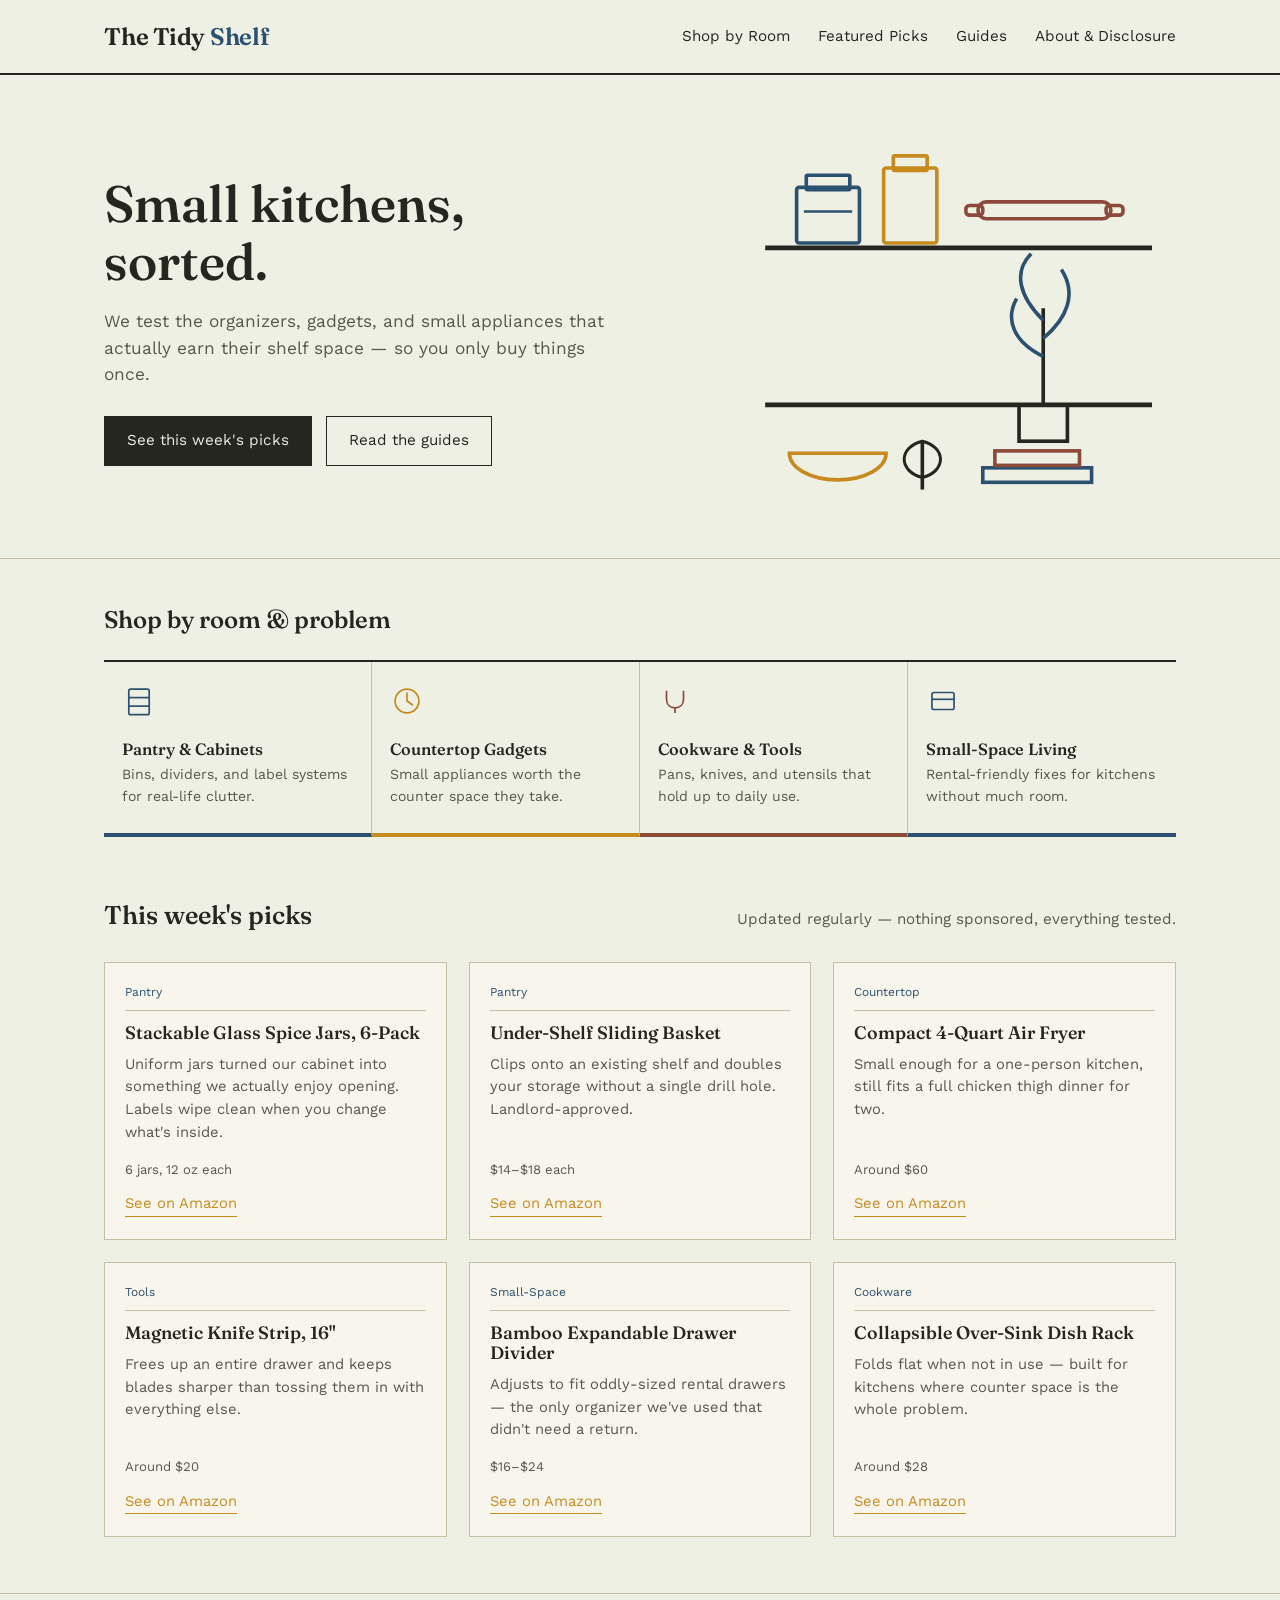
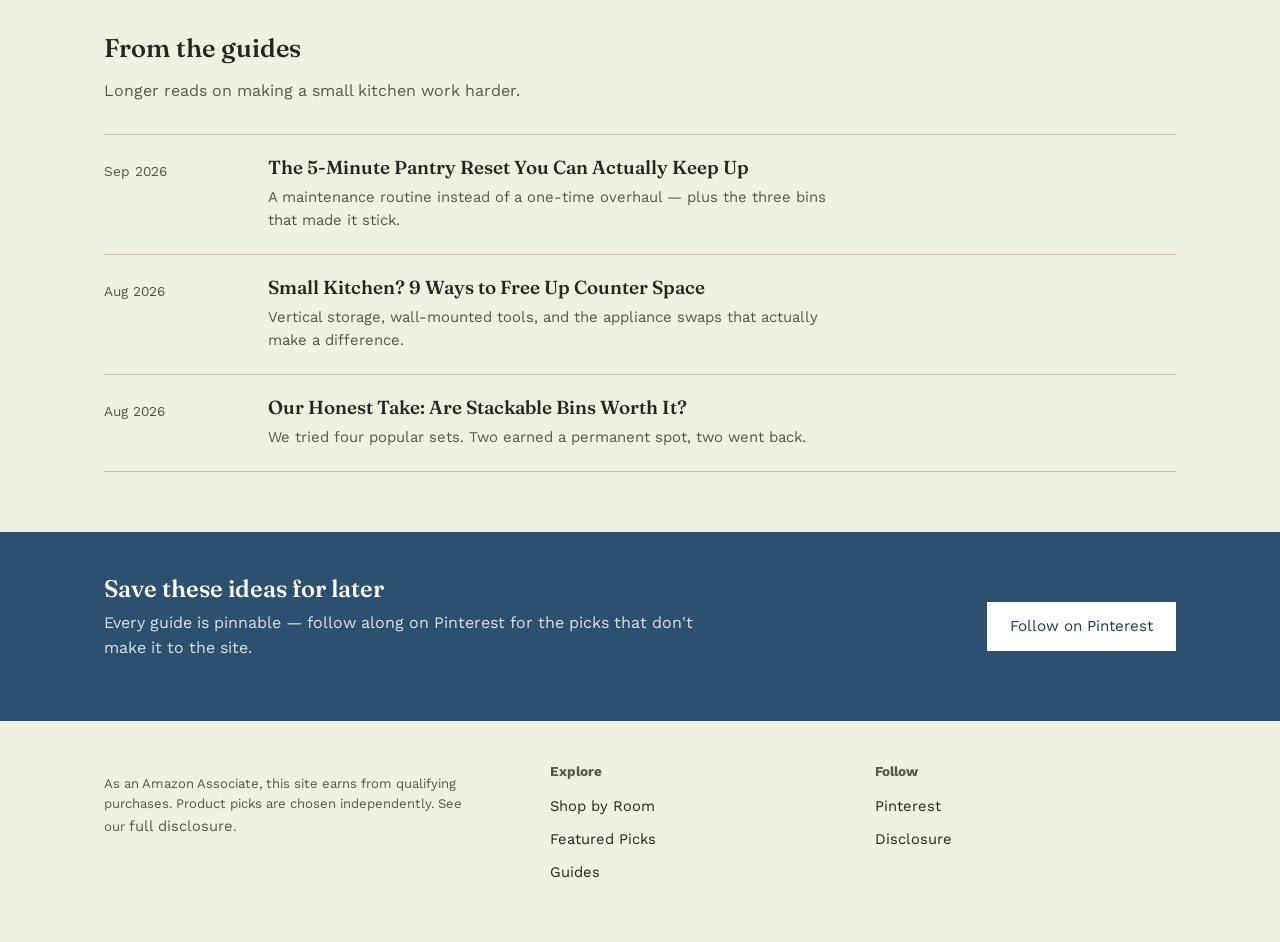
==== index.html @ 22bea6a9 "Modify Amazon link for new tab and security Updated the Amazon link to open in a new tab and added r" ====
<!DOCTYPE html>
<html lang="en">
<head>
<meta charset="UTF-8">
<meta name="viewport" content="width=device-width, initial-scale=1.0">
<title>The Tidy Shelf — Home &amp; Kitchen Finds That Actually Work</title>
<meta name="description" content="Honest, tested picks for small-space kitchens and everyday home organization — plus the Amazon links to get them.">
<!-- Pinterest domain verification: replace with your own meta tag from
     https://www.pinterest.com/business/hub — "Claim your website" -->
<!-- <meta name="p:domain_verify" content="YOUR_VERIFICATION_CODE"> -->
<meta name="p:domain_verify" content="5eb74ecd13019f77fcb6e8f17b9d03e7"/>
<link rel="preconnect" href="https://fonts.googleapis.com">
<link href="https://fonts.googleapis.com/css2?family=Fraunces:wght@400;500;560;620;700&family=Work+Sans:wght@400;500;600&display=swap" rel="stylesheet">
<link rel="stylesheet" href="style.css">
</head>
<body>

<header class="site-header">
  <div class="wrap">
    <a href="index.html" class="wordmark">The Tidy <span>Shelf</span></a>
    <button class="nav-toggle" aria-expanded="false" aria-controls="primary-menu">Menu</button>
    <nav class="primary-nav">
      <ul id="primary-menu">
        <li><a href="#shelf">Shop by Room</a></li>
        <li><a href="#picks">Featured Picks</a></li>
        <li><a href="#blog">Guides</a></li>
        <li><a href="disclosure.html">About &amp; Disclosure</a></li>
      </ul>
    </nav>
  </div>
</header>

<section class="hero">
  <div class="wrap">
    <div>
      <h1>Small kitchens, sorted.</h1>
      <p class="lede">We test the organizers, gadgets, and small appliances that actually earn their shelf space — so you only buy things once.</p>
      <div class="cta-row">
        <a href="#picks" class="btn">See this week's picks</a>
        <a href="#blog" class="btn ghost">Read the guides</a>
      </div>
    </div>
    <svg class="hero-art" viewBox="0 0 360 300" xmlns="http://www.w3.org/2000/svg" role="img" aria-label="Illustration of a kitchen shelf with jars, a plant, and a rolling pin">
      <line x1="20" y1="90" x2="340" y2="90" stroke="#24261F" stroke-width="4"/>
      <line x1="20" y1="220" x2="340" y2="220" stroke="#24261F" stroke-width="4"/>
      <!-- jar -->
      <rect x="46" y="40" width="52" height="46" rx="2" fill="none" stroke="#2C5170" stroke-width="3"/>
      <rect x="54" y="30" width="36" height="12" rx="1" fill="none" stroke="#2C5170" stroke-width="3"/>
      <line x1="52" y1="60" x2="92" y2="60" stroke="#2C5170" stroke-width="2"/>
      <!-- jar 2 -->
      <rect x="118" y="24" width="44" height="62" rx="2" fill="none" stroke="#C68A1F" stroke-width="3"/>
      <rect x="126" y="14" width="28" height="12" rx="1" fill="none" stroke="#C68A1F" stroke-width="3"/>
      <!-- rolling pin -->
      <rect x="196" y="52" width="110" height="14" rx="7" fill="none" stroke="#8C4A3B" stroke-width="3"/>
      <rect x="186" y="55" width="14" height="8" rx="3" fill="none" stroke="#8C4A3B" stroke-width="3"/>
      <rect x="302" y="55" width="14" height="8" rx="3" fill="none" stroke="#8C4A3B" stroke-width="3"/>
      <!-- plant -->
      <path d="M250 220 L250 140" stroke="#24261F" stroke-width="3" fill="none"/>
      <path d="M250 150 C 230 130, 225 110, 240 95" stroke="#2C5170" stroke-width="3" fill="none"/>
      <path d="M250 165 C 270 148, 278 128, 265 108" stroke="#2C5170" stroke-width="3" fill="none"/>
      <path d="M250 180 C 226 168, 218 150, 228 132" stroke="#2C5170" stroke-width="3" fill="none"/>
      <rect x="230" y="220" width="40" height="30" fill="none" stroke="#24261F" stroke-width="3"/>
      <!-- bottom shelf items: mixing bowl -->
      <path d="M40 260 A 40 22 0 0 0 120 260 Z" fill="none" stroke="#C68A1F" stroke-width="3"/>
      <!-- whisk -->
      <line x1="150" y1="250" x2="150" y2="290" stroke="#24261F" stroke-width="3"/>
      <path d="M150 250 C 130 255, 130 275, 150 280 C 170 275, 170 255, 150 250 Z" fill="none" stroke="#24261F" stroke-width="2.5"/>
      <!-- book stack -->
      <rect x="200" y="272" width="90" height="12" fill="none" stroke="#2C5170" stroke-width="3"/>
      <rect x="210" y="258" width="70" height="12" fill="none" stroke="#8C4A3B" stroke-width="3"/>
    </svg>
  </div>
</section>

<section class="shelf" id="shelf">
  <div class="wrap">
    <h2>Shop by room &amp; problem</h2>
    <div class="shelf-row">
      <a href="#picks" class="shelf-item" style="--jar-color:#2C5170">
        <svg viewBox="0 0 40 40" fill="none" stroke="#2C5170" stroke-width="2"><rect x="8" y="6" width="24" height="30" rx="2"/><line x1="8" y1="16" x2="32" y2="16"/><line x1="8" y1="26" x2="32" y2="26"/></svg>
        <h3>Pantry &amp; Cabinets</h3>
        <p>Bins, dividers, and label systems for real-life clutter.</p>
      </a>
      <a href="#picks" class="shelf-item" style="--jar-color:#C68A1F">
        <svg viewBox="0 0 40 40" fill="none" stroke="#C68A1F" stroke-width="2"><circle cx="20" cy="20" r="14"/><path d="M20 10v10l7 5"/></svg>
        <h3>Countertop Gadgets</h3>
        <p>Small appliances worth the counter space they take.</p>
      </a>
      <a href="#picks" class="shelf-item" style="--jar-color:#8C4A3B">
        <svg viewBox="0 0 40 40" fill="none" stroke="#8C4A3B" stroke-width="2"><path d="M10 8v10c0 6 4 10 10 10s10-4 10-10V8"/><line x1="20" y1="28" x2="20" y2="34"/></svg>
        <h3>Cookware &amp; Tools</h3>
        <p>Pans, knives, and utensils that hold up to daily use.</p>
      </a>
      <a href="#picks" class="shelf-item" style="--jar-color:#2C5170">
        <svg viewBox="0 0 40 40" fill="none" stroke="#2C5170" stroke-width="2"><rect x="7" y="10" width="26" height="20" rx="2"/><line x1="7" y1="18" x2="33" y2="18"/></svg>
        <h3>Small-Space Living</h3>
        <p>Rental-friendly fixes for kitchens without much room.</p>
      </a>
    </div>
  </div>
</section>

<section class="picks" id="picks">
  <div class="wrap">
    <div class="picks-head">
      <h2>This week's picks</h2>
      <span class="sub">Updated regularly — nothing sponsored, everything tested.</span>
    </div>
    <div class="picks-grid">

      <div class="pick-card">
        <span class="tag">Pantry</span>
        <h3> Stackable Glass Spice Jars, 6-Pack</h3>
        <p class="why">Uniform jars turned our cabinet into something we actually enjoy opening. Labels wipe clean when you change what's inside.</p>
        <span class="price-note">6 jars, 12 oz each</span>
        <a href="https://link.amazon/B0bfKi2MJ" class="see-link"target="_blank" rel="noopener sponsored">See on Amazon</a>
      </div>

      <div class="pick-card">
        <span class="tag">Pantry</span>
        <h3>Under-Shelf Sliding Basket</h3>
        <p class="why">Clips onto an existing shelf and doubles your storage without a single drill hole. Landlord-approved.</p>
        <span class="price-note">$14–$18 each</span>
        <a href="#" class="see-link">See on Amazon</a>
      </div>

      <div class="pick-card">
        <span class="tag">Countertop</span>
        <h3>Compact 4-Quart Air Fryer</h3>
        <p class="why">Small enough for a one-person kitchen, still fits a full chicken thigh dinner for two.</p>
        <span class="price-note">Around $60</span>
        <a href="#" class="see-link">See on Amazon</a>
      </div>

      <div class="pick-card">
        <span class="tag">Tools</span>
        <h3>Magnetic Knife Strip, 16"</h3>
        <p class="why">Frees up an entire drawer and keeps blades sharper than tossing them in with everything else.</p>
        <span class="price-note">Around $20</span>
        <a href="#" class="see-link">See on Amazon</a>
      </div>

      <div class="pick-card">
        <span class="tag">Small-Space</span>
        <h3>Bamboo Expandable Drawer Divider</h3>
        <p class="why">Adjusts to fit oddly-sized rental drawers — the only organizer we've used that didn't need a return.</p>
        <span class="price-note">$16–$24</span>
        <a href="#" class="see-link">See on Amazon</a>
      </div>

      <div class="pick-card">
        <span class="tag">Cookware</span>
        <h3>Collapsible Over-Sink Dish Rack</h3>
        <p class="why">Folds flat when not in use — built for kitchens where counter space is the whole problem.</p>
        <span class="price-note">Around $28</span>
        <a href="#" class="see-link">See on Amazon</a>
      </div>

    </div>
  </div>
</section>

<section class="blog" id="blog">
  <div class="wrap">
    <h2>From the guides</h2>
    <p class="sub">Longer reads on making a small kitchen work harder.</p>

    <a href="blog-post.html" class="post-row">
      <span class="date">Sep 2026</span>
      <div>
        <h3>The 5-Minute Pantry Reset You Can Actually Keep Up</h3>
        <p>A maintenance routine instead of a one-time overhaul — plus the three bins that made it stick.</p>
      </div>
    </a>
    <a href="#" class="post-row">
      <span class="date">Aug 2026</span>
      <div>
        <h3>Small Kitchen? 9 Ways to Free Up Counter Space</h3>
        <p>Vertical storage, wall-mounted tools, and the appliance swaps that actually make a difference.</p>
      </div>
    </a>
    <a href="#" class="post-row">
      <span class="date">Aug 2026</span>
      <div>
        <h3>Our Honest Take: Are Stackable Bins Worth It?</h3>
        <p>We tried four popular sets. Two earned a permanent spot, two went back.</p>
      </div>
    </a>
  </div>
</section>

<section class="pin-band">
  <div class="wrap">
    <div>
      <h2>Save these ideas for later</h2>
      <p>Every guide is pinnable — follow along on Pinterest for the picks that don't make it to the site.</p>
    </div>
    <a href="https://pinterest.com/" class="btn" target="_blank" rel="noopener">Follow on Pinterest</a>
  </div>
</section>

<footer class="site-footer">
  <div class="wrap">
    <div>
      <p class="disclosure-note">As an Amazon Associate, this site earns from qualifying purchases. Product picks are chosen independently. See our <a href="disclosure.html">full disclosure</a>.</p>
    </div>
    <div>
      <h4>Explore</h4>
      <ul>
        <li><a href="#shelf">Shop by Room</a></li>
        <li><a href="#picks">Featured Picks</a></li>
        <li><a href="#blog">Guides</a></li>
      </ul>
    </div>
    <div>
      <h4>Follow</h4>
      <ul>
        <li><a href="https://pinterest.com/" target="_blank" rel="noopener">Pinterest</a></li>
        <li><a href="disclosure.html">Disclosure</a></li>
      </ul>
    </div>
  </div>
</footer>

<script>
  const toggle = document.querySelector('.nav-toggle');
  const menu = document.getElementById('primary-menu');
  if (toggle) {
    toggle.addEventListener('click', () => {
      const open = menu.classList.toggle('open');
      toggle.setAttribute('aria-expanded', open);
    });
  }
</script>
</body>
</html>
---- style.css ----
/* ============================================
   The Tidy Shelf — design tokens
   Palette: pale sage linen + delft ceramic blue + spice mustard
   ============================================ */
:root {
  --bg: #EEF0E4;
  --card: #F8F5EC;
  --ink: #24261F;
  --ink-soft: #55584B;
  --line: #C7BFA3;
  --blue: #2C5170;
  --blue-deep: #1E3C52;
  --mustard: #C68A1F;
  --brick: #8C4A3B;

  --serif: "Fraunces", Georgia, serif;
  --sans: "Work Sans", -apple-system, BlinkMacSystemFont, sans-serif;

  --max: 1120px;
}

* { box-sizing: border-box; }

@media (prefers-reduced-motion: reduce) {
  * { animation: none !important; transition: none !important; }
}

html { scroll-behavior: smooth; }

body {
  margin: 0;
  background: var(--bg);
  color: var(--ink);
  font-family: var(--sans);
  line-height: 1.55;
  -webkit-font-smoothing: antialiased;
}

a { color: inherit; }
img { max-width: 100%; display: block; }

.wrap {
  max-width: var(--max);
  margin: 0 auto;
  padding: 0 24px;
}

h1, h2, h3 {
  font-family: var(--serif);
  font-weight: 560;
  line-height: 1.12;
  margin: 0;
}

p { max-width: 62ch; }

/* ---------- header ---------- */
.site-header {
  border-bottom: 2px solid var(--ink);
  background: var(--bg);
  position: sticky;
  top: 0;
  z-index: 20;
}
.site-header .wrap {
  display: flex;
  align-items: center;
  justify-content: space-between;
  padding-top: 18px;
  padding-bottom: 18px;
}
.wordmark {
  font-family: var(--serif);
  font-size: 1.5rem;
  font-weight: 620;
  text-decoration: none;
  letter-spacing: -0.01em;
}
.wordmark span { color: var(--blue); }

nav.primary-nav ul {
  display: flex;
  gap: 28px;
  list-style: none;
  margin: 0;
  padding: 0;
}
nav.primary-nav a {
  text-decoration: none;
  font-size: 0.95rem;
  color: var(--ink);
  border-bottom: 2px solid transparent;
  padding-bottom: 2px;
}
nav.primary-nav a:hover { border-color: var(--mustard); }

.nav-toggle { display: none; }

@media (max-width: 720px) {
  nav.primary-nav ul {
    position: fixed;
    inset: 61px 0 auto 0;
    flex-direction: column;
    background: var(--bg);
    border-bottom: 2px solid var(--ink);
    padding: 8px 24px 20px;
    gap: 14px;
    display: none;
  }
  nav.primary-nav ul.open { display: flex; }
  .nav-toggle {
    display: inline-flex;
    background: none;
    border: 1px solid var(--ink);
    font-family: var(--sans);
    font-size: 0.9rem;
    padding: 6px 12px;
    cursor: pointer;
  }
}

/* ---------- hero ---------- */
.hero {
  padding: 64px 0 56px;
  border-bottom: 1px solid var(--line);
}
.hero .wrap {
  display: grid;
  grid-template-columns: 1.15fr 0.85fr;
  gap: 48px;
  align-items: center;
}
.hero h1 {
  font-size: clamp(2.2rem, 4vw, 3.4rem);
  max-width: 14ch;
}
.hero .lede {
  margin-top: 18px;
  font-size: 1.08rem;
  color: var(--ink-soft);
  max-width: 46ch;
}
.hero .cta-row {
  margin-top: 28px;
  display: flex;
  gap: 14px;
  flex-wrap: wrap;
}
.btn {
  display: inline-block;
  font-family: var(--sans);
  font-size: 0.95rem;
  text-decoration: none;
  padding: 12px 22px;
  border: 1.5px solid var(--ink);
  background: var(--ink);
  color: var(--bg);
}
.btn:hover { background: var(--blue-deep); border-color: var(--blue-deep); }
.btn.ghost {
  background: transparent;
  color: var(--ink);
}
.btn.ghost:hover { border-color: var(--mustard); color: var(--mustard); }

.hero-art { width: 100%; height: auto; }

@media (max-width: 800px) {
  .hero .wrap { grid-template-columns: 1fr; }
  .hero-art { max-width: 320px; margin: 0 auto; }
}

/* ---------- shelf / category strip ---------- */
.shelf {
  padding: 48px 0 8px;
}
.shelf h2 {
  font-size: 1.5rem;
  margin-bottom: 26px;
}
.shelf-row {
  display: grid;
  grid-template-columns: repeat(4, 1fr);
  gap: 0;
  border-top: 2px solid var(--ink);
}
.shelf-item {
  padding: 22px 18px 26px;
  border-right: 1px solid var(--line);
  border-bottom: 4px solid var(--jar-color, var(--mustard));
  text-decoration: none;
  color: var(--ink);
}
.shelf-item:last-child { border-right: none; }
.shelf-item svg { width: 34px; height: 34px; margin-bottom: 14px; }
.shelf-item h3 { font-size: 1.02rem; font-weight: 560; }
.shelf-item p { font-size: 0.88rem; color: var(--ink-soft); margin: 6px 0 0; }

@media (max-width: 720px) {
  .shelf-row { grid-template-columns: repeat(2, 1fr); }
  .shelf-item:nth-child(2) { border-right: none; }
}

/* ---------- picks grid ---------- */
.picks {
  padding: 56px 0;
}
.picks-head {
  display: flex;
  align-items: baseline;
  justify-content: space-between;
  margin-bottom: 30px;
  gap: 16px;
  flex-wrap: wrap;
}
.picks-head h2 { font-size: 1.6rem; }
.picks-head .sub { color: var(--ink-soft); font-size: 0.95rem; }

.picks-grid {
  display: grid;
  grid-template-columns: repeat(3, 1fr);
  gap: 22px;
}
.pick-card {
  background: var(--card);
  border: 1px solid var(--line);
  padding: 20px 20px 22px;
  display: flex;
  flex-direction: column;
}
.pick-card .tag {
  font-size: 0.75rem;
  color: var(--blue);
  border-bottom: 1px solid var(--line);
  padding-bottom: 8px;
  margin-bottom: 12px;
}
.pick-card h3 {
  font-size: 1.12rem;
  font-weight: 560;
}
.pick-card p.why {
  font-size: 0.92rem;
  color: var(--ink-soft);
  margin: 10px 0 16px;
  flex-grow: 1;
}
.pick-card .price-note {
  font-size: 0.82rem;
  color: var(--ink-soft);
  margin-bottom: 12px;
}
.pick-card .see-link {
  font-size: 0.92rem;
  color: var(--mustard);
  text-decoration: none;
  border-bottom: 1.5px solid var(--mustard);
  align-self: flex-start;
  padding-bottom: 1px;
}
.pick-card .see-link:hover { color: var(--brick); border-color: var(--brick); }

@media (max-width: 900px) {
  .picks-grid { grid-template-columns: repeat(2, 1fr); }
}
@media (max-width: 620px) {
  .picks-grid { grid-template-columns: 1fr; }
}

/* ---------- blog list ---------- */
.blog {
  padding: 40px 0 60px;
  border-top: 1px solid var(--line);
}
.blog h2 { font-size: 1.6rem; margin-bottom: 8px; }
.blog .sub { color: var(--ink-soft); margin-bottom: 30px; }

.post-row {
  display: grid;
  grid-template-columns: 140px 1fr;
  gap: 24px;
  padding: 22px 0;
  border-top: 1px solid var(--line);
  text-decoration: none;
  color: var(--ink);
}
.post-row:last-child { border-bottom: 1px solid var(--line); }
.post-row .date {
  font-size: 0.85rem;
  color: var(--ink-soft);
  padding-top: 4px;
}
.post-row h3 { font-size: 1.18rem; margin-bottom: 8px; }
.post-row p { font-size: 0.93rem; color: var(--ink-soft); margin: 0; }

@media (max-width: 600px) {
  .post-row { grid-template-columns: 1fr; gap: 6px; }
}

/* ---------- pinterest band ---------- */
.pin-band {
  background: var(--blue);
  color: #fff;
}
.pin-band .wrap {
  padding: 44px 24px;
  display: flex;
  align-items: center;
  justify-content: space-between;
  gap: 24px;
  flex-wrap: wrap;
}
.pin-band h2 {
  color: #fff;
  font-size: 1.5rem;
  max-width: 24ch;
}
.pin-band p { color: #D9E2E8; margin-top: 8px; }
.pin-band .btn {
  background: #fff;
  border-color: #fff;
  color: var(--blue-deep);
}
.pin-band .btn:hover { background: var(--mustard); border-color: var(--mustard); color: #fff; }

/* ---------- footer ---------- */
footer.site-footer {
  padding: 40px 0 50px;
}
footer.site-footer .wrap {
  display: grid;
  grid-template-columns: 1.4fr 1fr 1fr;
  gap: 24px;
}
footer.site-footer h4 {
  font-family: var(--sans);
  font-size: 0.85rem;
  margin: 0 0 12px;
  color: var(--ink-soft);
}
footer.site-footer ul {
  list-style: none;
  margin: 0;
  padding: 0;
}
footer.site-footer li { margin-bottom: 8px; }
footer.site-footer a {
  text-decoration: none;
  font-size: 0.92rem;
}
footer.site-footer a:hover { color: var(--blue); }
.disclosure-note {
  font-size: 0.82rem;
  color: var(--ink-soft);
  max-width: 46ch;
}
@media (max-width: 700px) {
  footer.site-footer .wrap { grid-template-columns: 1fr; }
}

/* ---------- article page ---------- */
.article {
  padding: 48px 0 64px;
}
.article .wrap { max-width: 720px; }
.article .kicker {
  font-size: 0.85rem;
  color: var(--blue);
  margin-bottom: 10px;
}
.article h1 { font-size: clamp(1.9rem, 4vw, 2.6rem); max-width: none; }
.article .meta {
  color: var(--ink-soft);
  font-size: 0.9rem;
  margin: 14px 0 32px;
}
.article p { max-width: none; font-size: 1.05rem; }
.article h2 {
  font-size: 1.4rem;
  margin-top: 40px;
  margin-bottom: 14px;
}
.callout {
  background: var(--card);
  border: 1px solid var(--line);
  border-left: 4px solid var(--mustard);
  padding: 18px 22px;
  margin: 26px 0;
}
.callout .tag {
  font-size: 0.75rem;
  color: var(--blue);
  margin-bottom: 6px;
}
.callout h3 { font-size: 1.05rem; margin-bottom: 8px; }
.callout .see-link {
  display: inline-block;
  margin-top: 10px;
  font-size: 0.92rem;
  color: var(--mustard);
  text-decoration: none;
  border-bottom: 1.5px solid var(--mustard);
}

/* ---------- simple page (disclosure) ---------- */
.simple-page { padding: 56px 0 70px; }
.simple-page .wrap { max-width: 680px; }
.simple-page h1 { font-size: 2rem; margin-bottom: 24px; }
.simple-page h2 { font-size: 1.2rem; margin-top: 32px; margin-bottom: 10px; }
.simple-page p { max-width: none; }
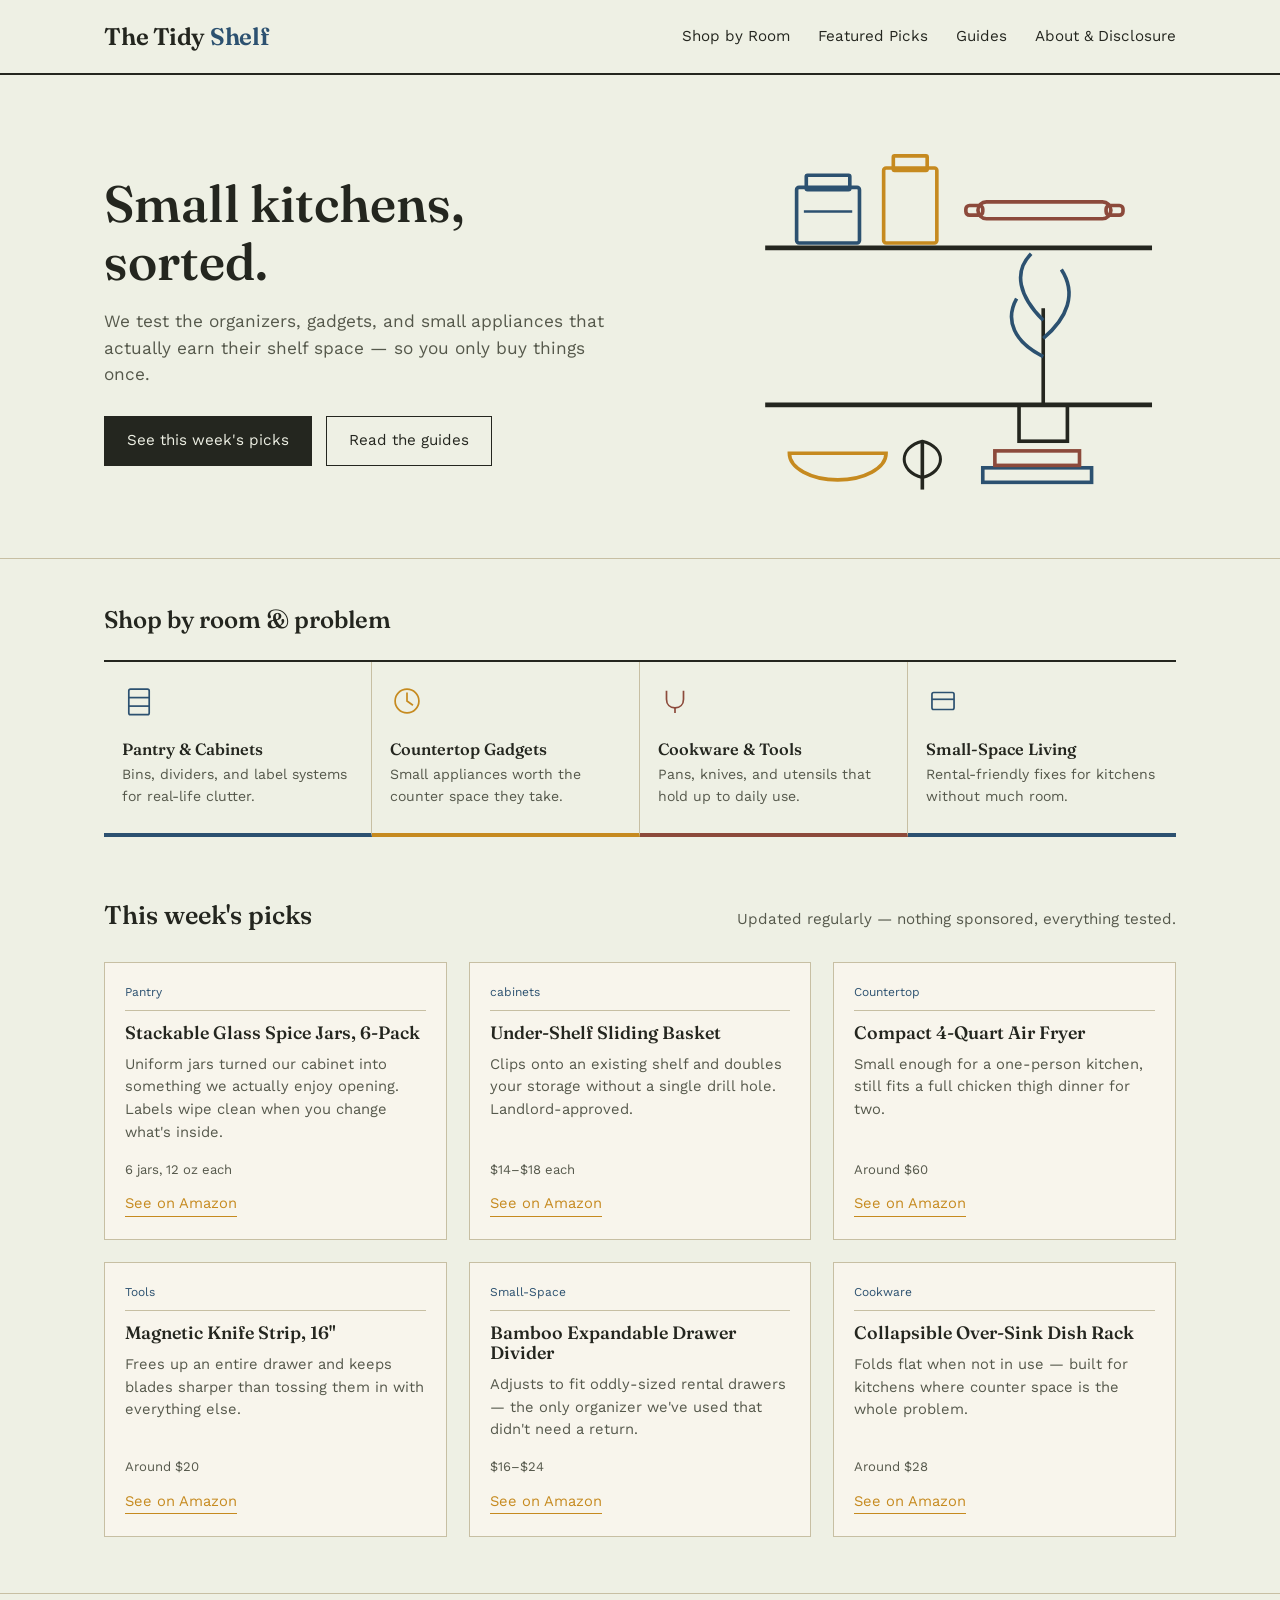
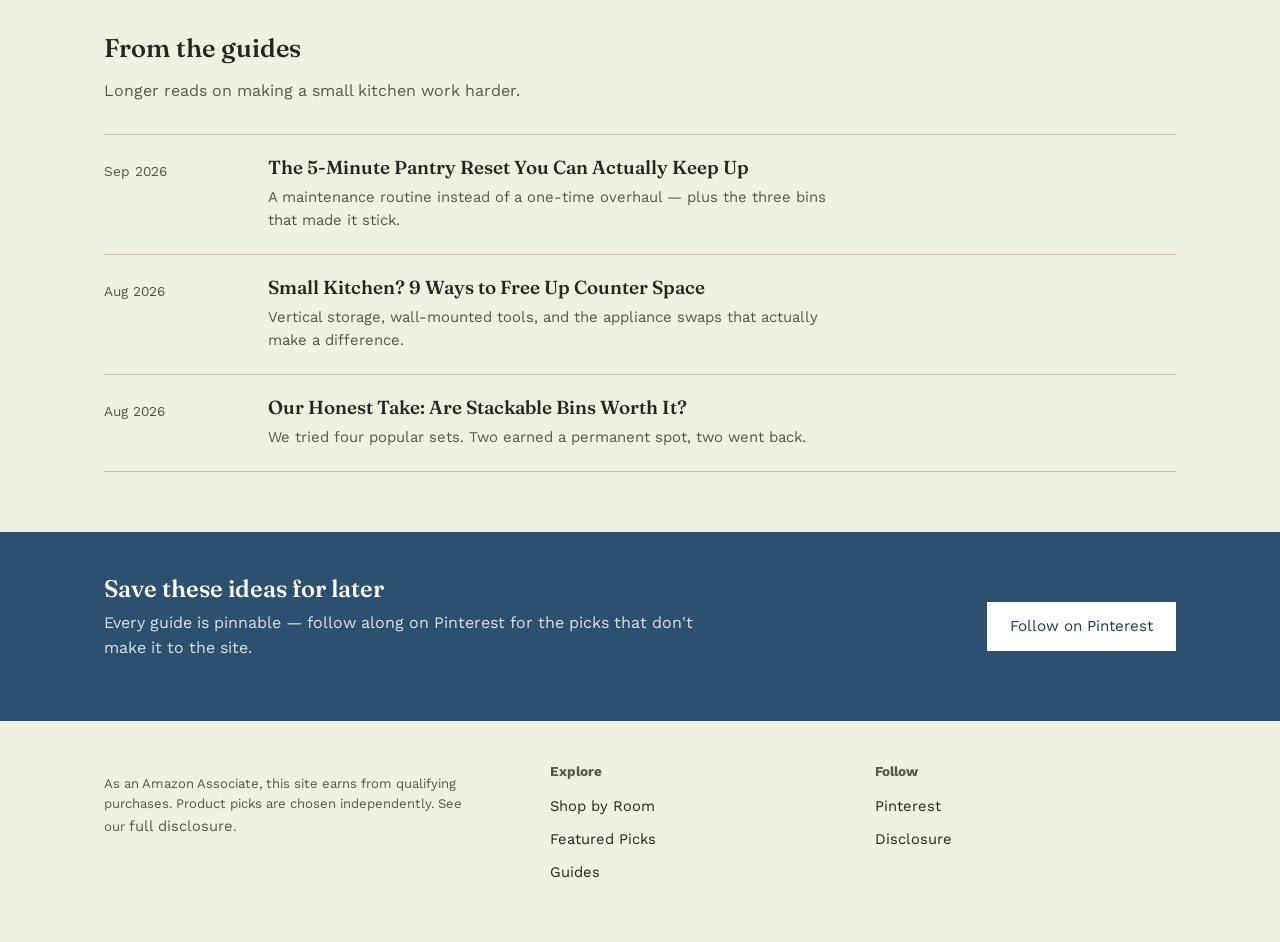
==== commit 3a8b41bb: "Change tag from 'Pantry' to 'cabinets'" ====
--- a/index.html
+++ b/index.html
@@ -113,11 +113,11 @@
         <h3> Stackable Glass Spice Jars, 6-Pack</h3>
         <p class="why">Uniform jars turned our cabinet into something we actually enjoy opening. Labels wipe clean when you change what's inside.</p>
         <span class="price-note">6 jars, 12 oz each</span>
-        <a href="https://link.amazon/B0bfKi2MJ" class="see-link"target="_blank" rel="noopener sponsored">See on Amazon</a>
-      </div>
-
-      <div class="pick-card">
-        <span class="tag">Pantry</span>
+        <a href="https://link.amazon/B0bfKi2MJ" class="see-link" target="_blank" rel="noopener sponsored">See on Amazon</a>
+      </div>
+
+      <div class="pick-card">
+        <span class="tag">cabinets</span>
         <h3>Under-Shelf Sliding Basket</h3>
         <p class="why">Clips onto an existing shelf and doubles your storage without a single drill hole. Landlord-approved.</p>
         <span class="price-note">$14–$18 each</span>
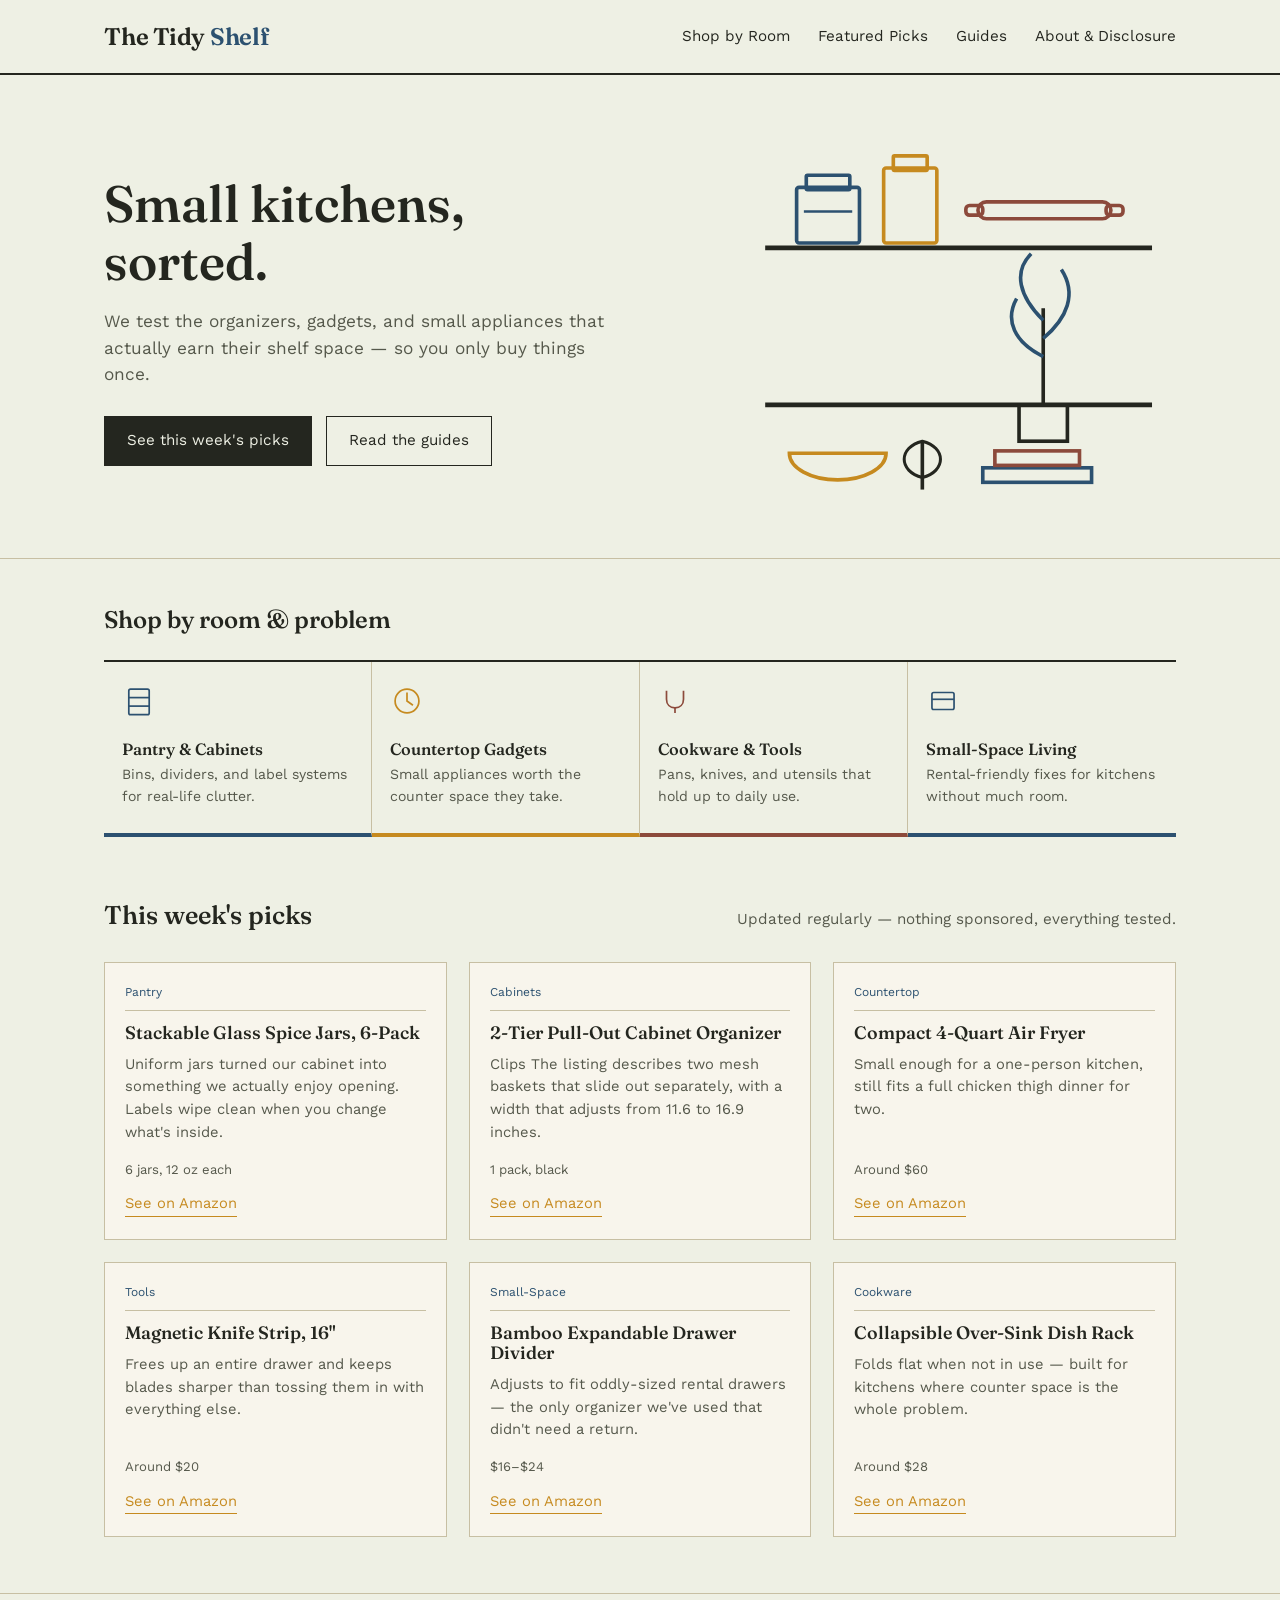
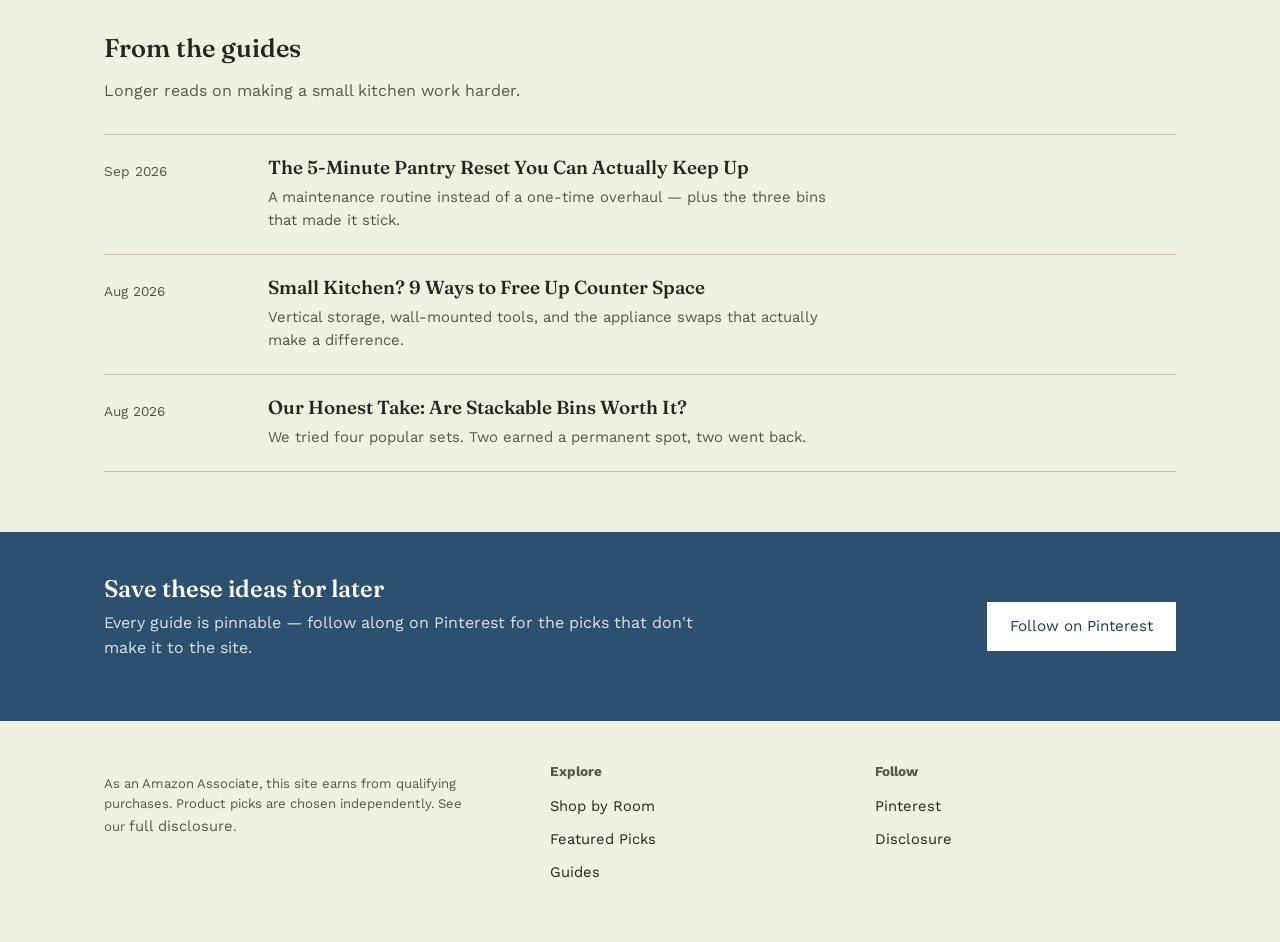
==== commit 30cf466f: "Revise product information for cabinet organizer Updated product details for the cabinet organizer." ====
--- a/index.html
+++ b/index.html
@@ -117,11 +117,11 @@
       </div>
 
       <div class="pick-card">
-        <span class="tag">cabinets</span>
-        <h3>Under-Shelf Sliding Basket</h3>
-        <p class="why">Clips onto an existing shelf and doubles your storage without a single drill hole. Landlord-approved.</p>
-        <span class="price-note">$14–$18 each</span>
-        <a href="#" class="see-link">See on Amazon</a>
+        <span class="tag">Cabinets</span>
+        <h3>2-Tier Pull-Out Cabinet Organizer</h3>
+        <p class="why">Clips The listing describes two mesh baskets that slide out separately, with a width that adjusts from 11.6 to 16.9 inches.</p>
+        <span class="price-note">1 pack, black</span>
+        <a href="https://link.amazon/B00mwHrDO" class="see-link" target="_blank" rel="noopener sponsored">See on Amazon</a>
       </div>
 
       <div class="pick-card">
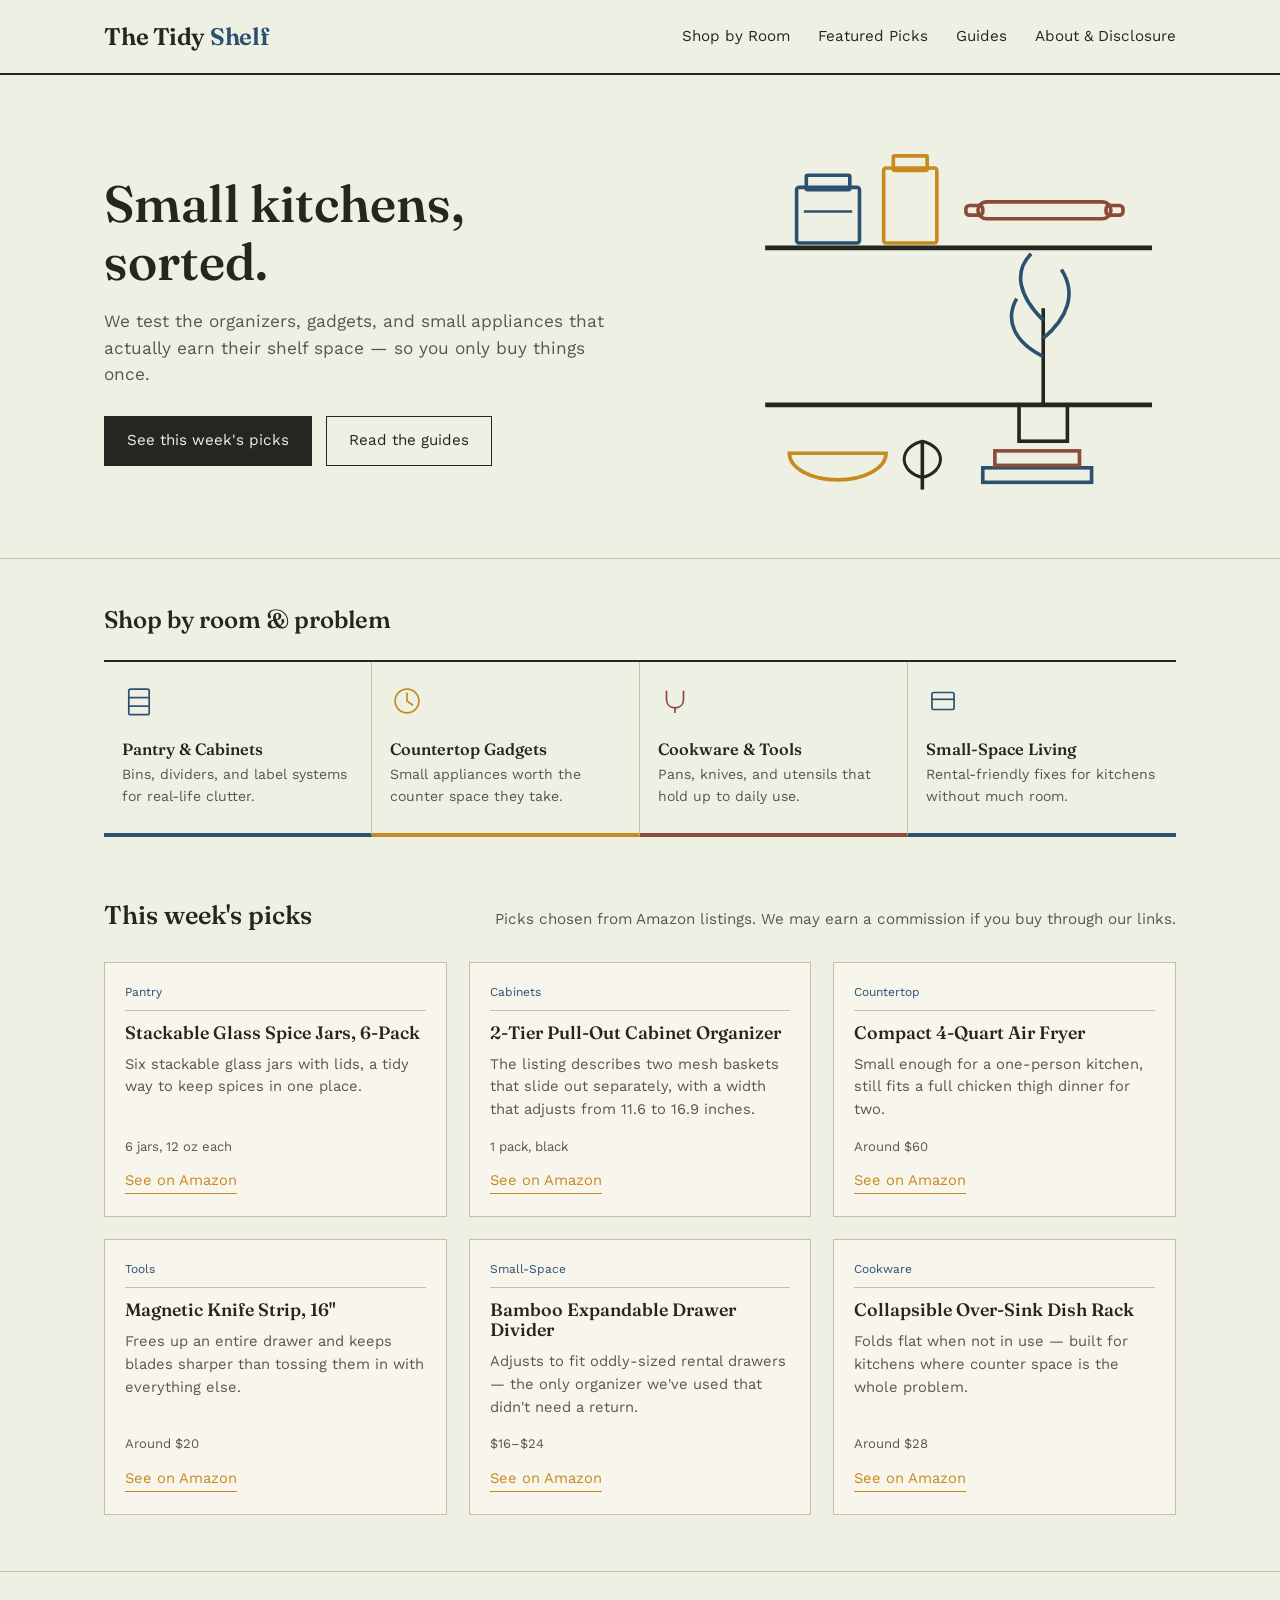
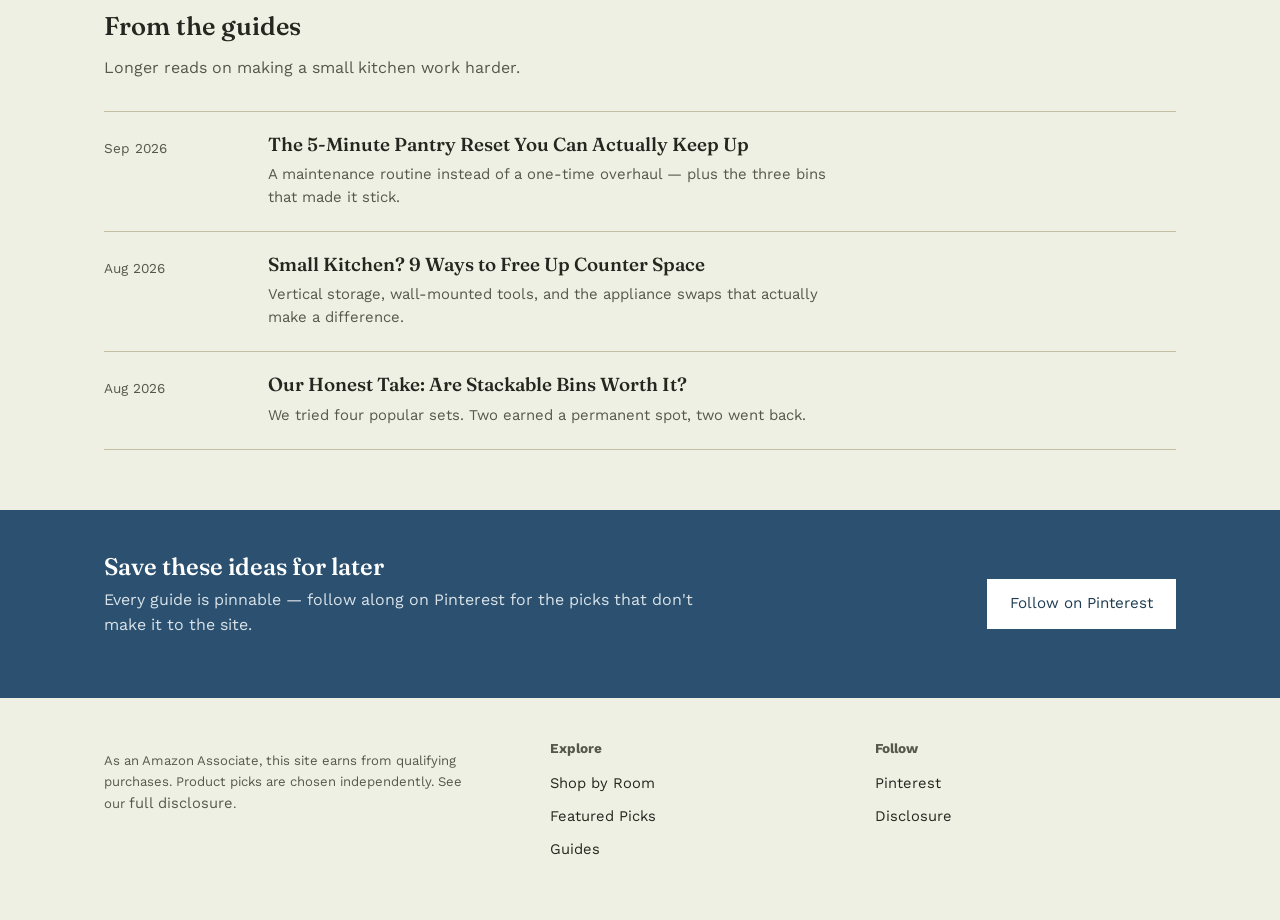
==== commit dc914b85: "Revise product descriptions and update commission notice Updated product descriptions and promotiona" ====
--- a/index.html
+++ b/index.html
@@ -104,14 +104,14 @@
   <div class="wrap">
     <div class="picks-head">
       <h2>This week's picks</h2>
-      <span class="sub">Updated regularly — nothing sponsored, everything tested.</span>
+      <span class="sub">Picks chosen from Amazon listings. We may earn a commission if you buy through our links.</span>
     </div>
     <div class="picks-grid">
 
       <div class="pick-card">
         <span class="tag">Pantry</span>
         <h3> Stackable Glass Spice Jars, 6-Pack</h3>
-        <p class="why">Uniform jars turned our cabinet into something we actually enjoy opening. Labels wipe clean when you change what's inside.</p>
+        <p class="why">Six stackable glass jars with lids, a tidy way to keep spices in one place.</p>
         <span class="price-note">6 jars, 12 oz each</span>
         <a href="https://link.amazon/B0bfKi2MJ" class="see-link" target="_blank" rel="noopener sponsored">See on Amazon</a>
       </div>
@@ -119,7 +119,7 @@
       <div class="pick-card">
         <span class="tag">Cabinets</span>
         <h3>2-Tier Pull-Out Cabinet Organizer</h3>
-        <p class="why">Clips The listing describes two mesh baskets that slide out separately, with a width that adjusts from 11.6 to 16.9 inches.</p>
+        <p class="why"> The listing describes two mesh baskets that slide out separately, with a width that adjusts from 11.6 to 16.9 inches.</p>
         <span class="price-note">1 pack, black</span>
         <a href="https://link.amazon/B00mwHrDO" class="see-link" target="_blank" rel="noopener sponsored">See on Amazon</a>
       </div>
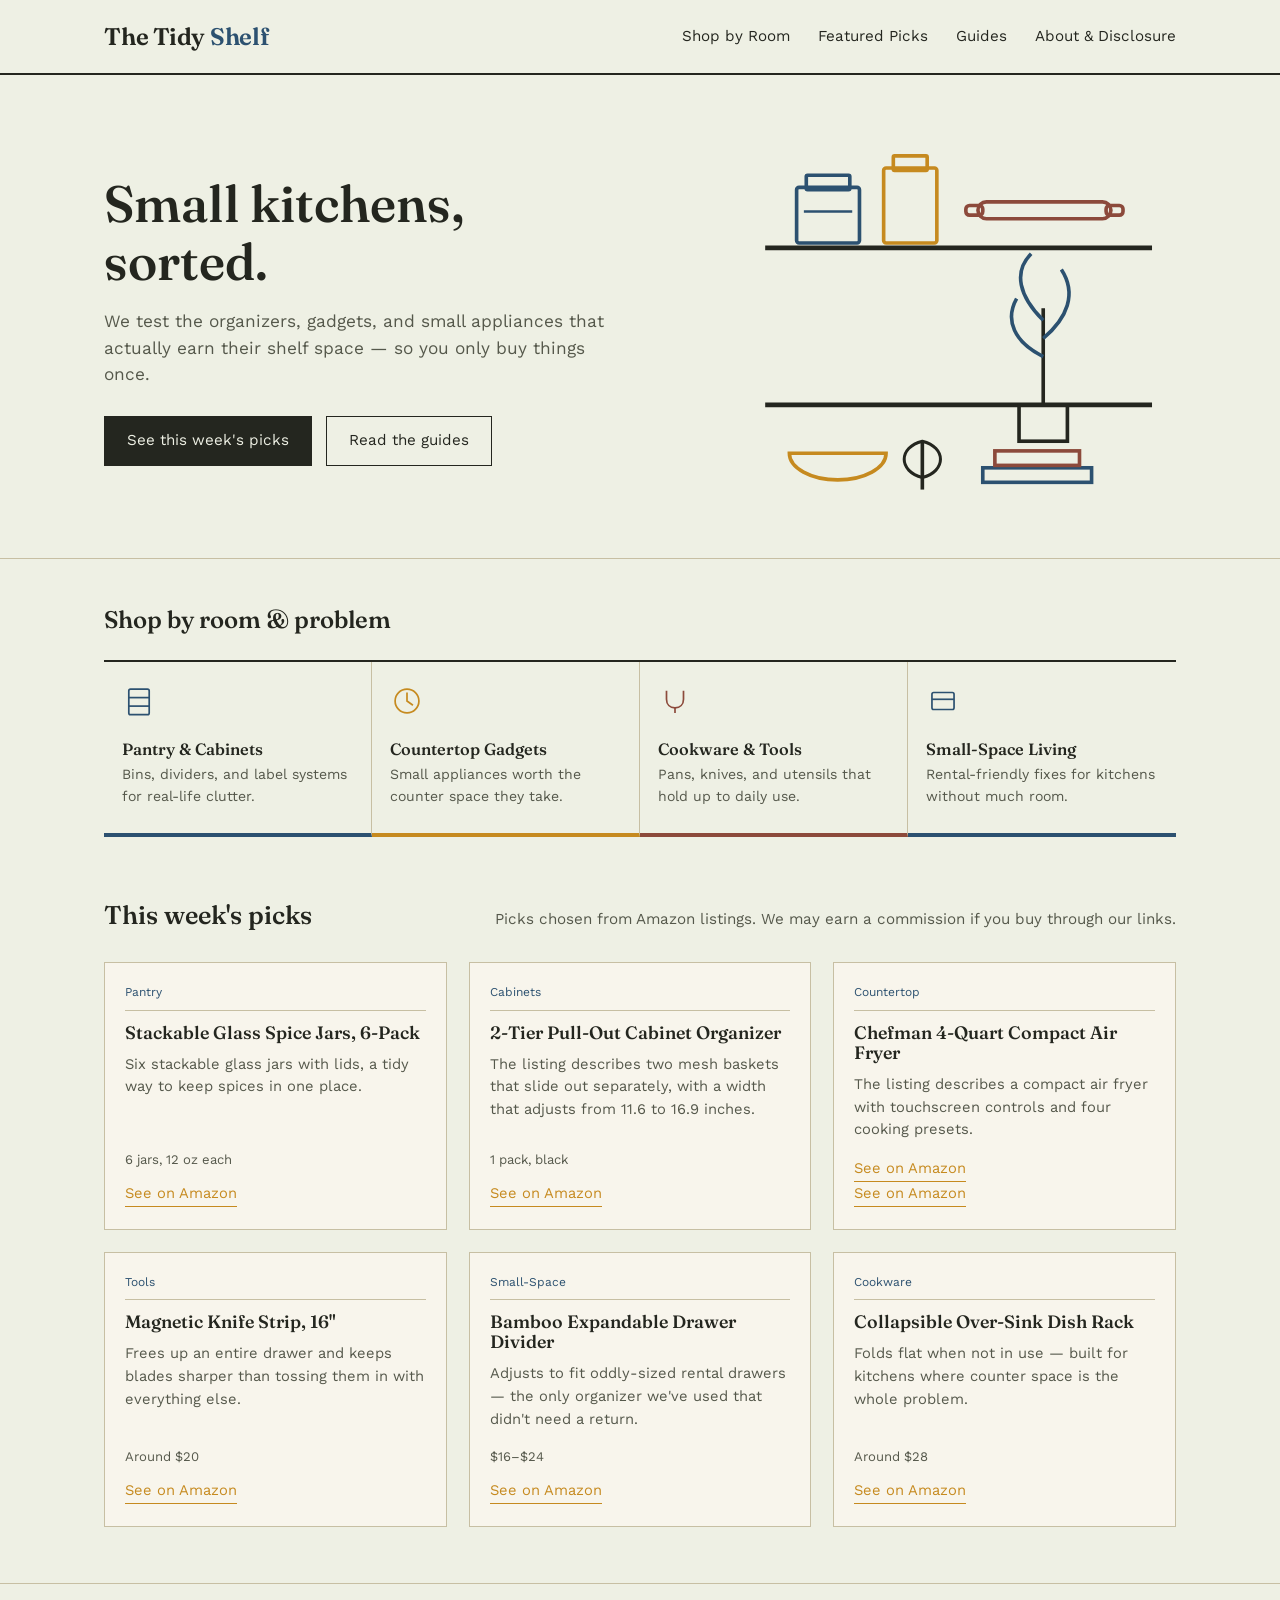
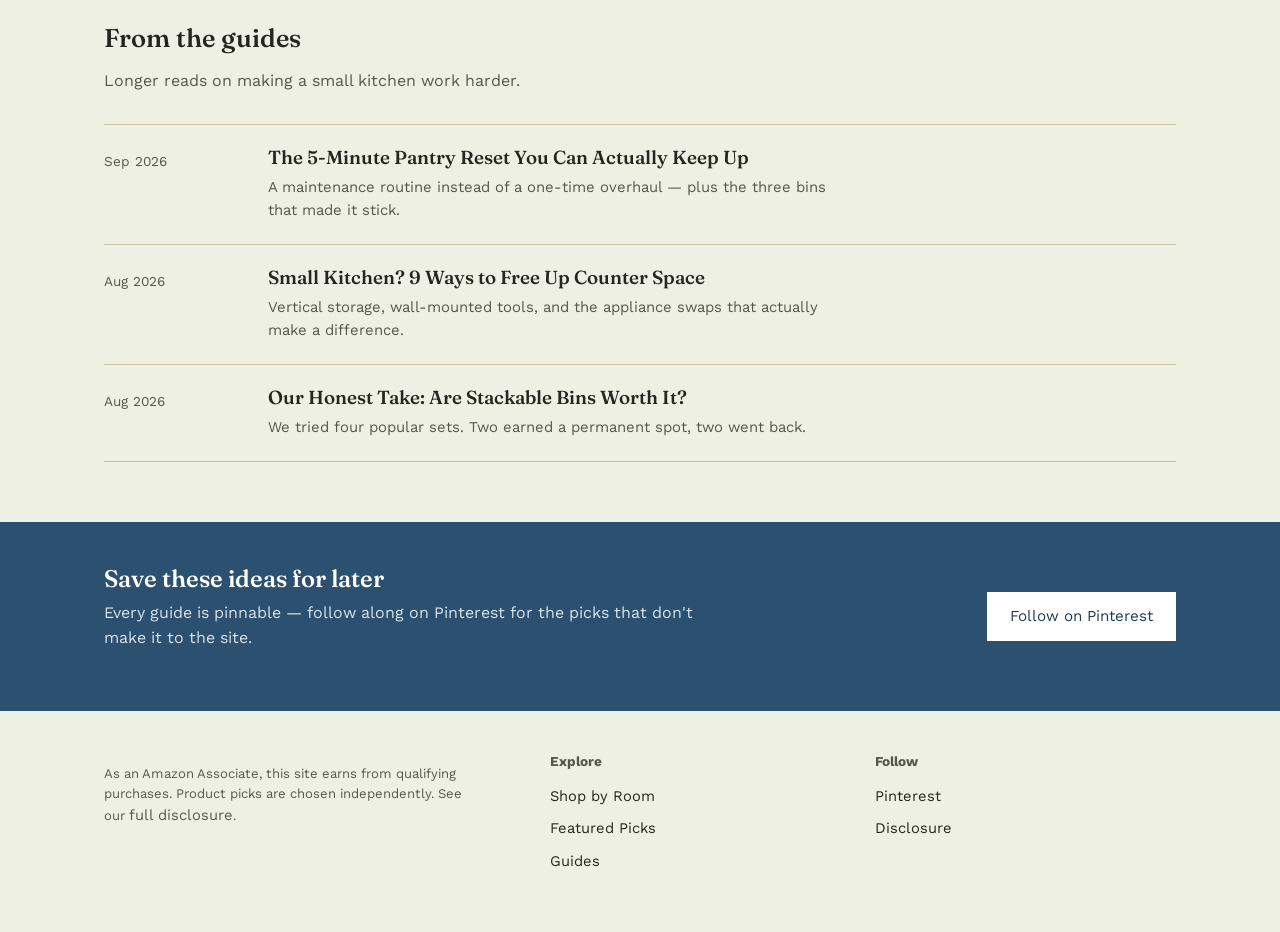
==== commit 844150e9: "Change air fryer description and link Updated product details for the air fryer." ====
--- a/index.html
+++ b/index.html
@@ -126,9 +126,9 @@
 
       <div class="pick-card">
         <span class="tag">Countertop</span>
-        <h3>Compact 4-Quart Air Fryer</h3>
-        <p class="why">Small enough for a one-person kitchen, still fits a full chicken thigh dinner for two.</p>
-        <span class="price-note">Around $60</span>
+        <h3>Chefman 4-Quart Compact Air Fryer</h3>
+        <p class="why">The listing describes a compact air fryer with touchscreen controls and four cooking presets.</p>
+        <a href="https://link.amazon/B0c1fUGqE" class="see-link" target="_blank" rel="noopener sponsored">See on Amazon</a>
         <a href="#" class="see-link">See on Amazon</a>
       </div>
 
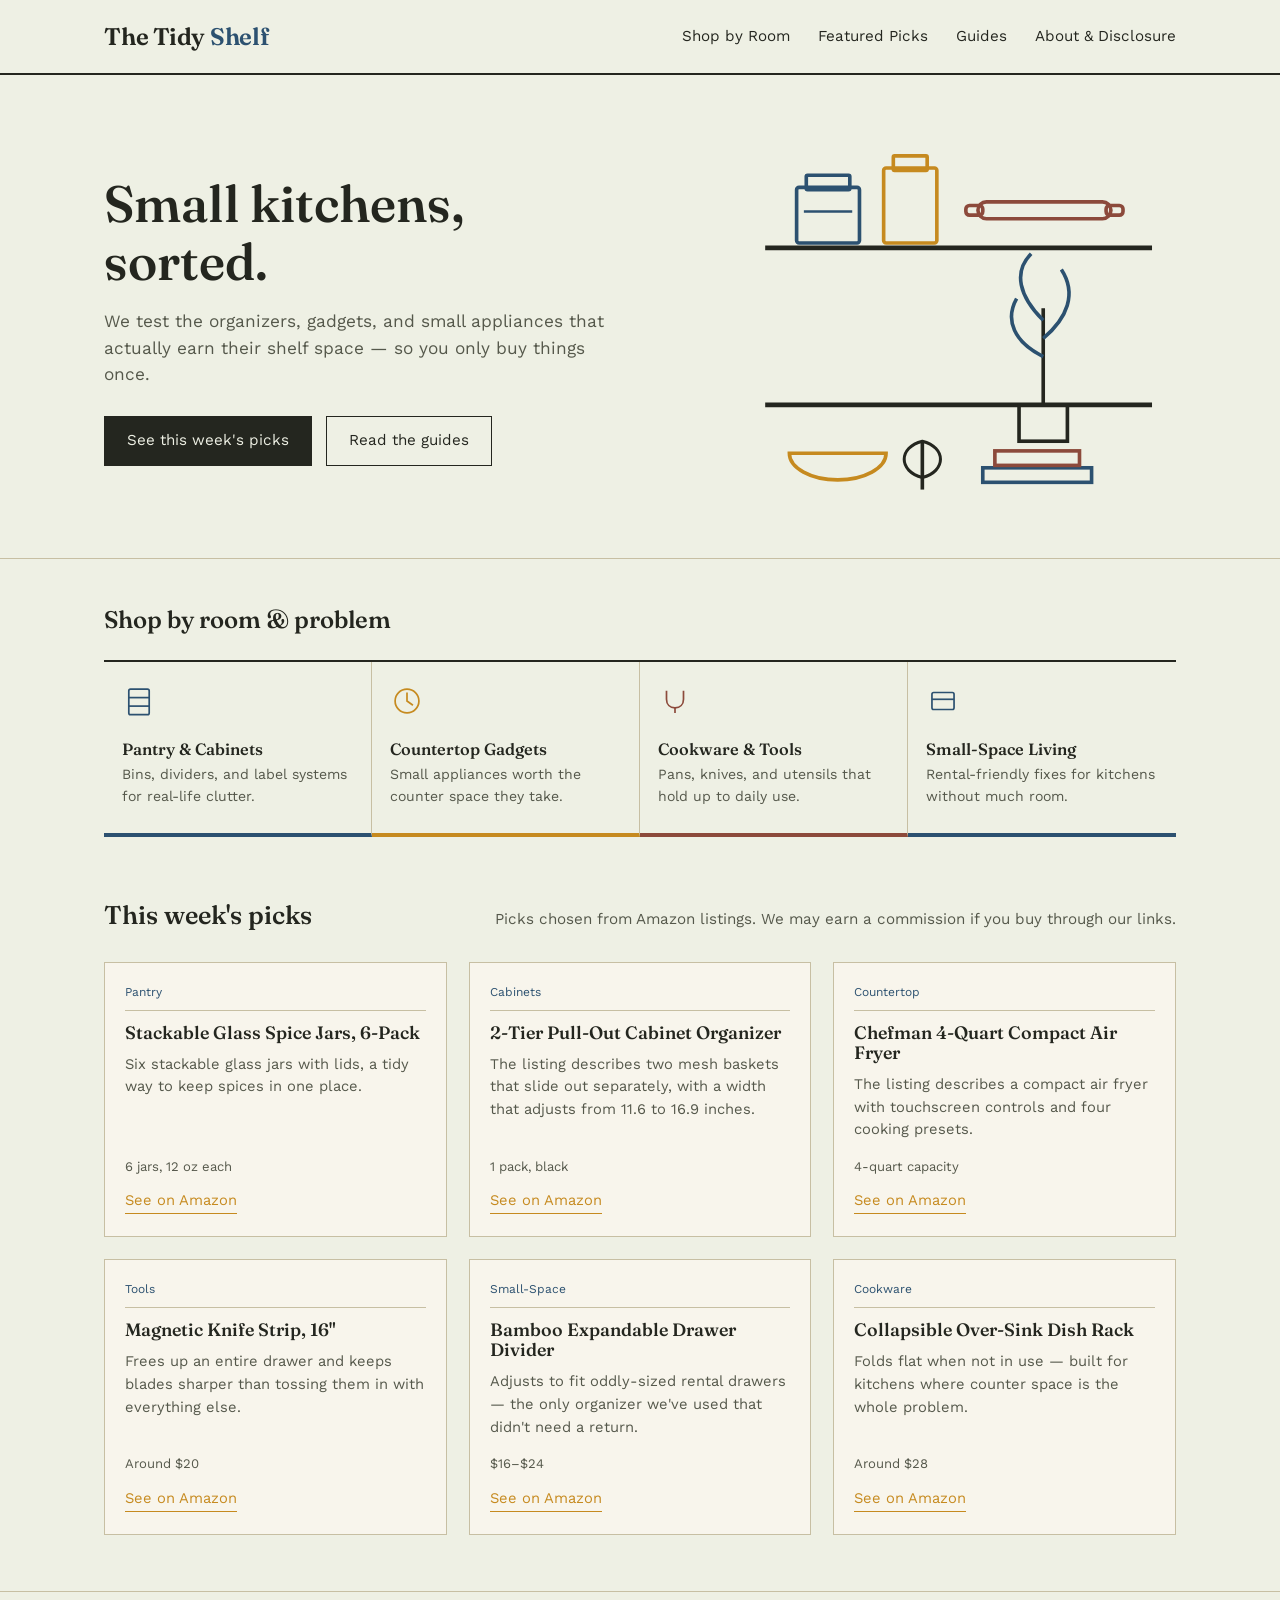
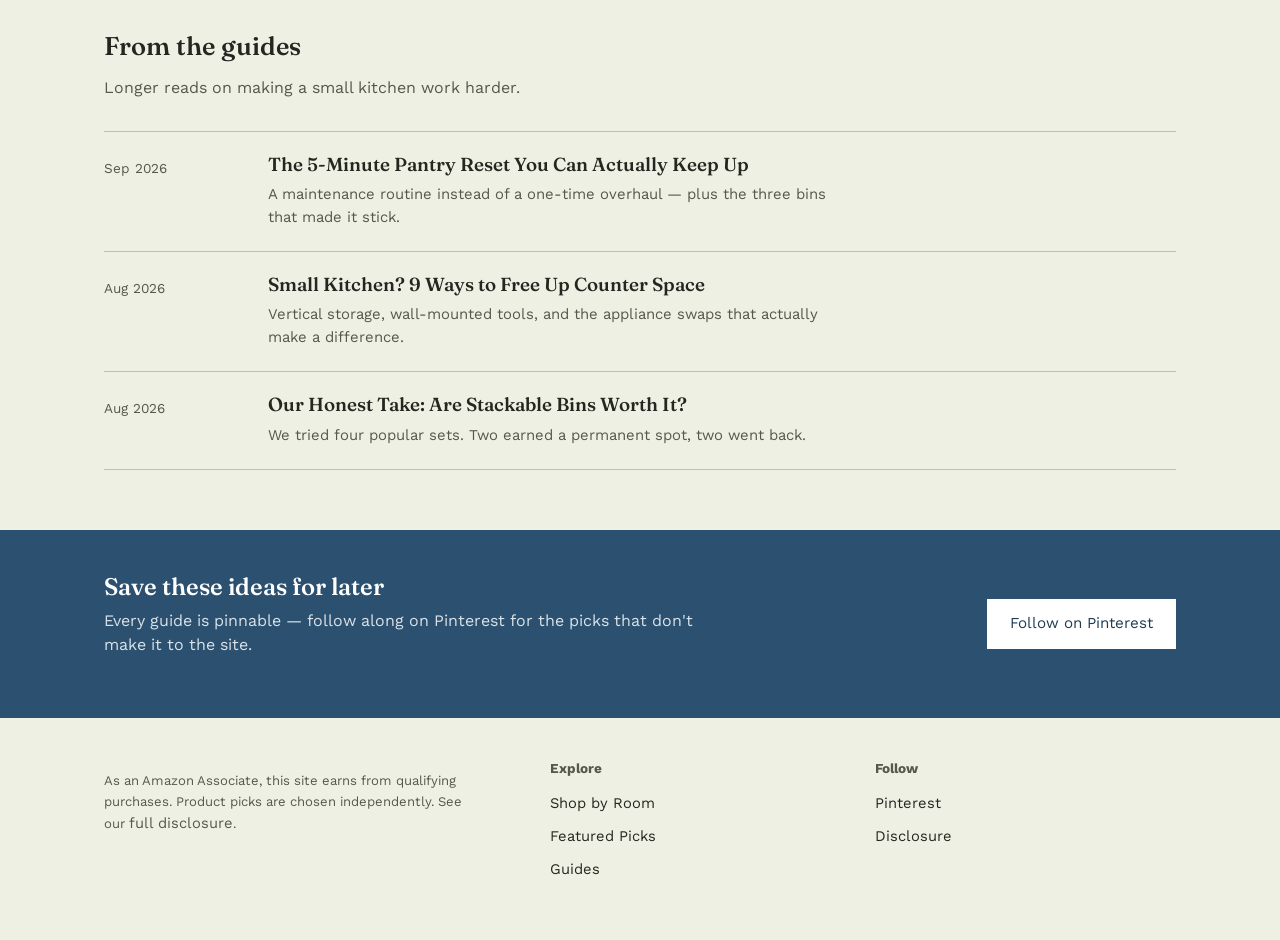
==== commit 00988d68: "Remove duplicate Amazon link in index.html Removed duplicate link to Amazon for the Chefman Air Frye" ====
--- a/index.html
+++ b/index.html
@@ -128,8 +128,8 @@
         <span class="tag">Countertop</span>
         <h3>Chefman 4-Quart Compact Air Fryer</h3>
         <p class="why">The listing describes a compact air fryer with touchscreen controls and four cooking presets.</p>
+        <span class="price-note">4-quart capacity</span>
         <a href="https://link.amazon/B0c1fUGqE" class="see-link" target="_blank" rel="noopener sponsored">See on Amazon</a>
-        <a href="#" class="see-link">See on Amazon</a>
       </div>
 
       <div class="pick-card">
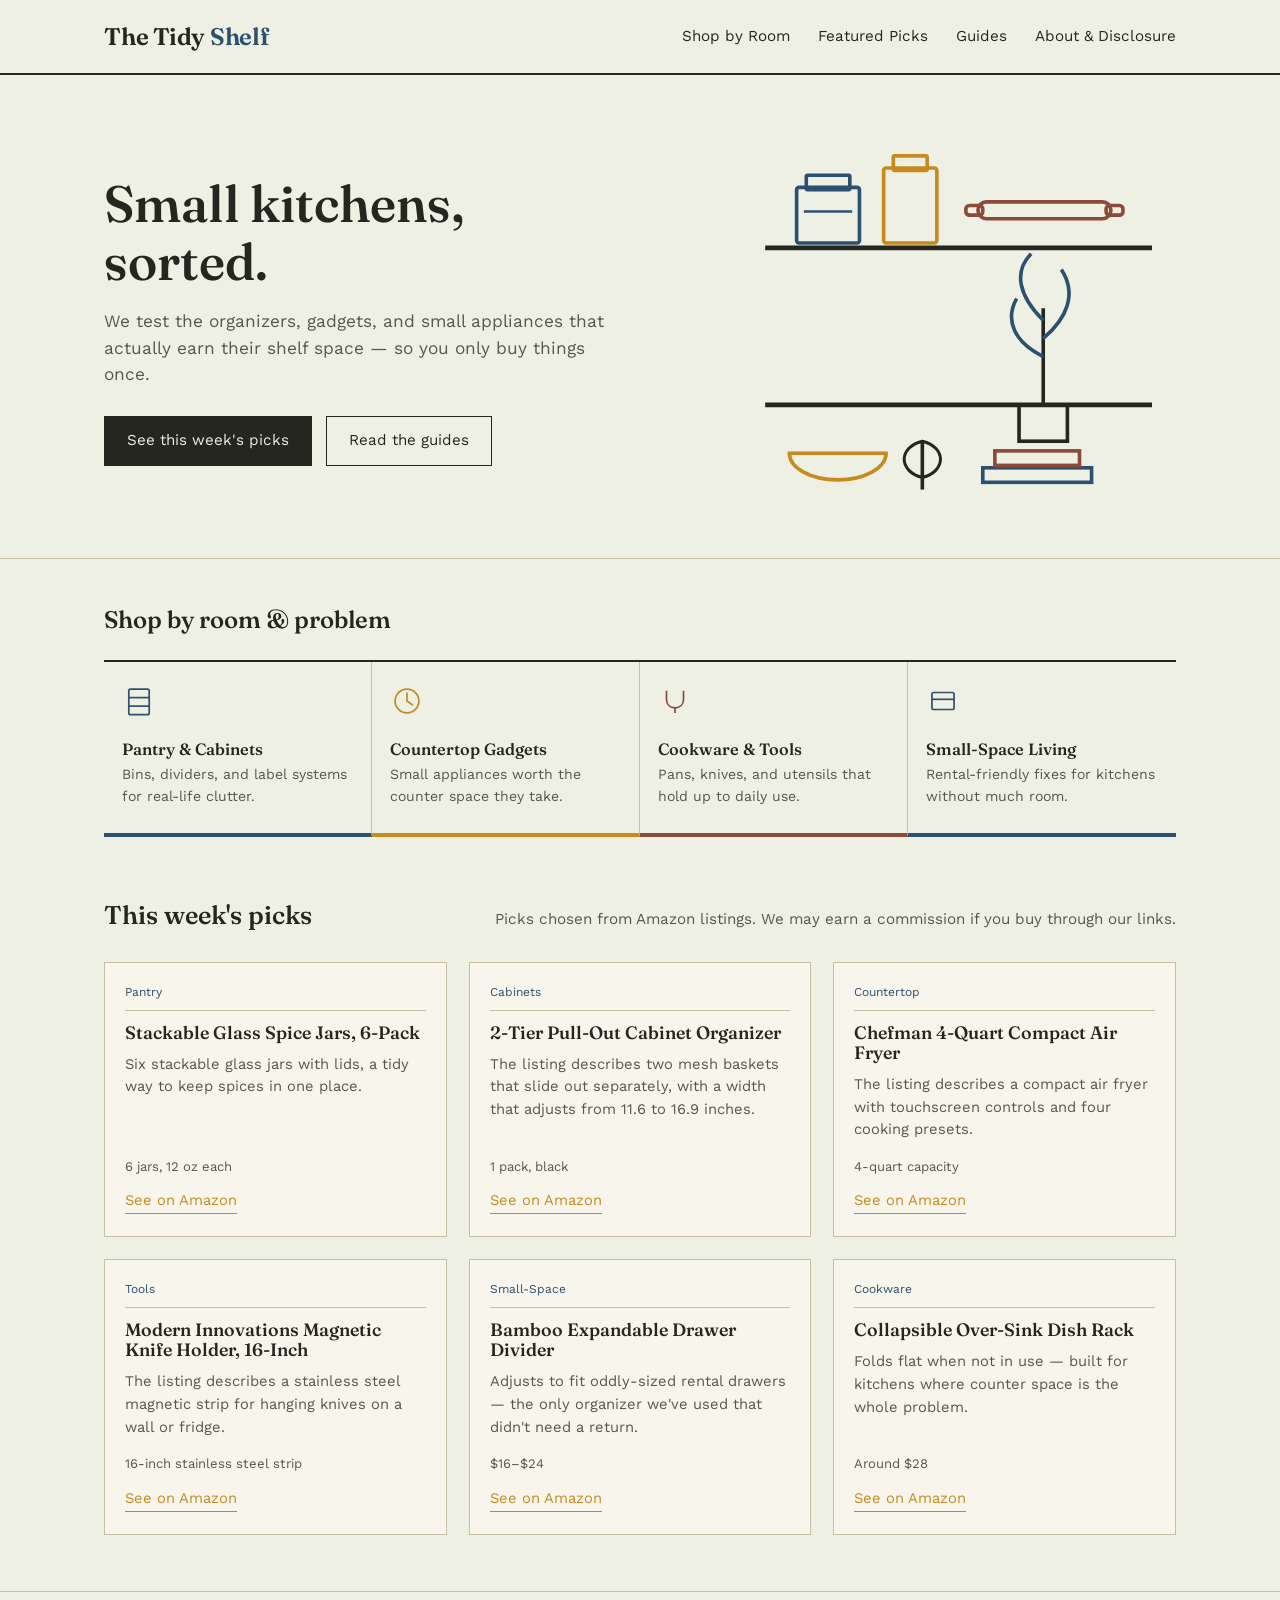
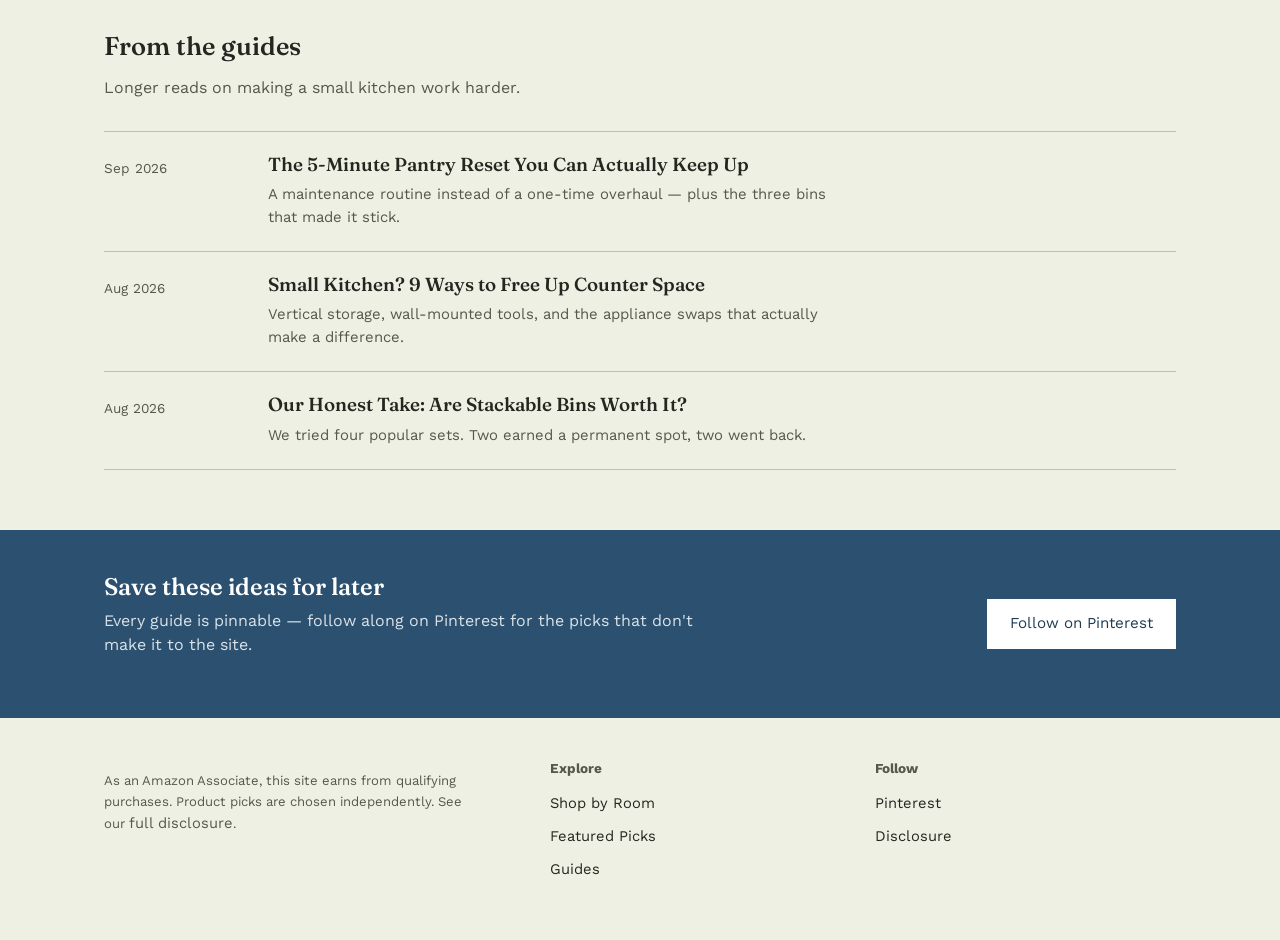
==== commit 195e5e9a: "Update knife strip details in index.html" ====
--- a/index.html
+++ b/index.html
@@ -134,10 +134,10 @@
 
       <div class="pick-card">
         <span class="tag">Tools</span>
-        <h3>Magnetic Knife Strip, 16"</h3>
-        <p class="why">Frees up an entire drawer and keeps blades sharper than tossing them in with everything else.</p>
-        <span class="price-note">Around $20</span>
-        <a href="#" class="see-link">See on Amazon</a>
+        <h3>Modern Innovations Magnetic Knife Holder, 16-Inch</h3>
+        <p class="why">The listing describes a stainless steel magnetic strip for hanging knives on a wall or fridge.</p>
+        <span class="price-note">16-inch stainless steel strip</span>
+        <a href="https://link.amazon/B07COFEj9" class="see-link" target="_blank" rel="noopener sponsored">See on Amazon</a>
       </div>
 
       <div class="pick-card">
